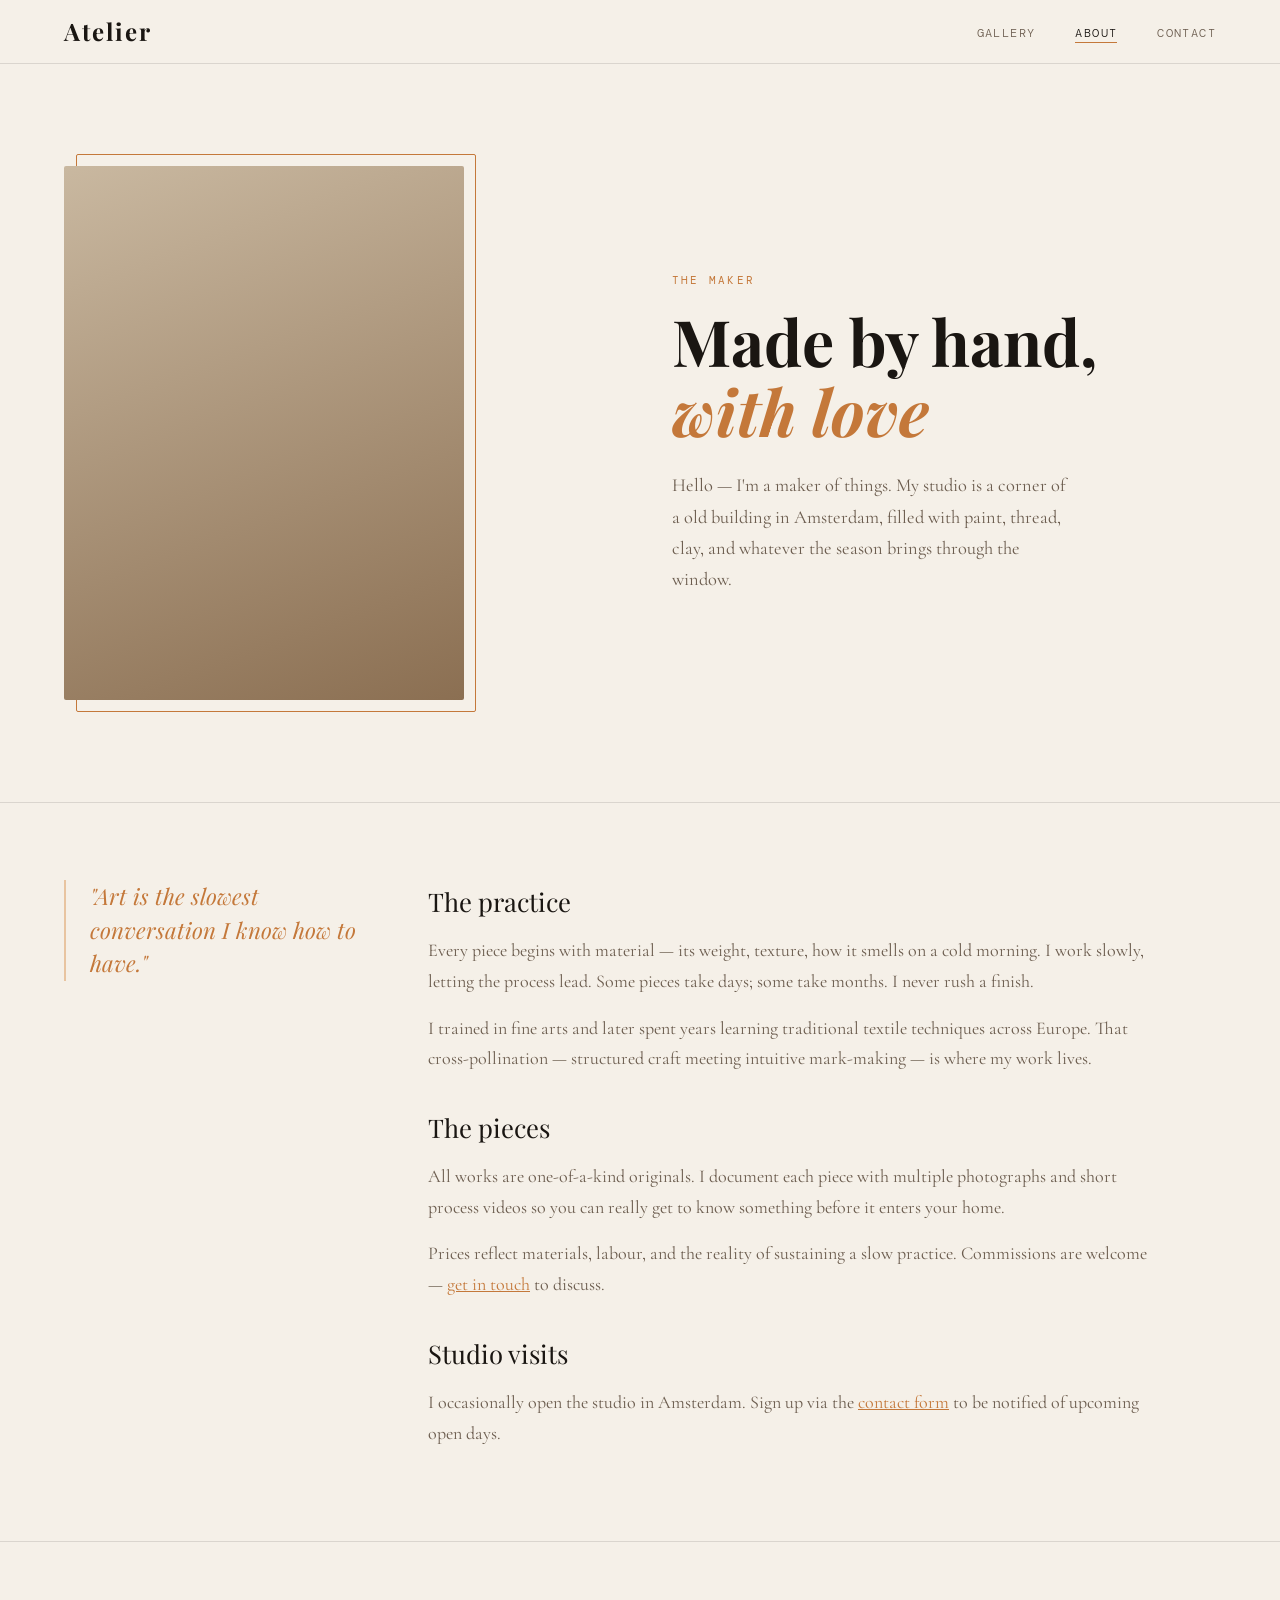
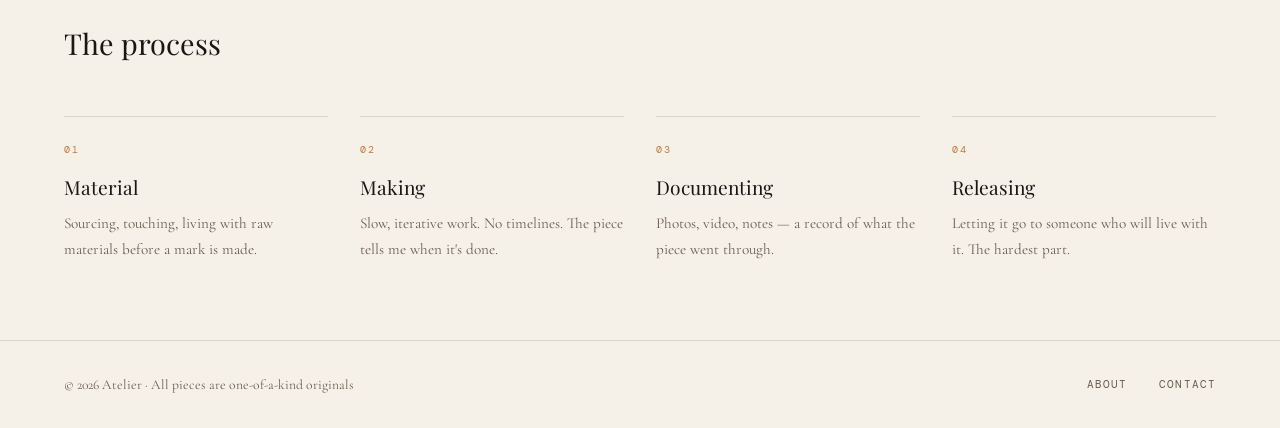
==== about.html @ 55702a87 "Initial commit: Atelier art portfolio website - Gallery page with filterable art pieces - Lightbox m" ====
<!DOCTYPE html>
<html lang="en">
<head>
  <meta charset="UTF-8" />
  <meta name="viewport" content="width=device-width, initial-scale=1.0" />
  <title>About — Atelier</title>
  <link rel="stylesheet" href="css/style.css" />
  <link rel="preconnect" href="https://fonts.googleapis.com" />
  <link rel="preconnect" href="https://fonts.gstatic.com" crossorigin />
  <link href="https://fonts.googleapis.com/css2?family=Playfair+Display:ital,wght@0,400;0,700;1,400&family=Cormorant+Garamond:ital,wght@0,300;0,400;1,300&family=DM+Mono:wght@300;400&display=swap" rel="stylesheet" />
</head>
<body>

  <nav class="nav">
    <a href="index.html" class="nav-logo">Atelier</a>
    <ul class="nav-links">
      <li><a href="index.html">Gallery</a></li>
      <li><a href="about.html" class="active">About</a></li>
      <li><a href="contact.html">Contact</a></li>
    </ul>
    <button class="nav-toggle" aria-label="menu">&#9776;</button>
  </nav>

  <main class="about-page">

    <section class="about-hero">
      <div class="about-portrait">
        <div class="about-portrait-img"></div>
        <div class="about-portrait-frame"></div>
      </div>
      <div class="about-intro">
        <span class="hero-eyebrow">The maker</span>
        <h1>Made by hand,<br/><em>with love</em></h1>
        <p class="about-lead">Hello — I'm a maker of things. My studio is a corner of a old building in Amsterdam, filled with paint, thread, clay, and whatever the season brings through the window.</p>
      </div>
    </section>

    <section class="about-story">
      <div class="about-story-inner">
        <div class="about-pull-quote">
          <blockquote>"Art is the slowest conversation I know how to have."</blockquote>
        </div>
        <div class="about-story-text">
          <h2>The practice</h2>
          <p>Every piece begins with material — its weight, texture, how it smells on a cold morning. I work slowly, letting the process lead. Some pieces take days; some take months. I never rush a finish.</p>
          <p>I trained in fine arts and later spent years learning traditional textile techniques across Europe. That cross-pollination — structured craft meeting intuitive mark-making — is where my work lives.</p>
          <h2>The pieces</h2>
          <p>All works are one-of-a-kind originals. I document each piece with multiple photographs and short process videos so you can really get to know something before it enters your home.</p>
          <p>Prices reflect materials, labour, and the reality of sustaining a slow practice. Commissions are welcome — <a href="contact.html">get in touch</a> to discuss.</p>
          <h2>Studio visits</h2>
          <p>I occasionally open the studio in Amsterdam. Sign up via the <a href="contact.html">contact form</a> to be notified of upcoming open days.</p>
        </div>
      </div>
    </section>

    <section class="about-process">
      <h2 class="process-heading">The process</h2>
      <div class="process-steps">
        <div class="process-step">
          <span class="process-num">01</span>
          <h3>Material</h3>
          <p>Sourcing, touching, living with raw materials before a mark is made.</p>
        </div>
        <div class="process-step">
          <span class="process-num">02</span>
          <h3>Making</h3>
          <p>Slow, iterative work. No timelines. The piece tells me when it's done.</p>
        </div>
        <div class="process-step">
          <span class="process-num">03</span>
          <h3>Documenting</h3>
          <p>Photos, video, notes — a record of what the piece went through.</p>
        </div>
        <div class="process-step">
          <span class="process-num">04</span>
          <h3>Releasing</h3>
          <p>Letting it go to someone who will live with it. The hardest part.</p>
        </div>
      </div>
    </section>

  </main>

  <footer class="footer">
    <p>© 2026 Atelier · All pieces are one-of-a-kind originals</p>
    <div class="footer-links">
      <a href="about.html">About</a>
      <a href="contact.html">Contact</a>
    </div>
  </footer>

  <script src="js/gallery.js"></script>
</body>
</html>
---- css/style.css ----
/* ============================================================
   ATELIER — Art Portfolio CSS
   Aesthetic: Editorial warmth · Cream & ink · Organic geometry
   ============================================================ */

:root {
  --cream: #f5f0e8;
  --ink: #1a1612;
  --warm-mid: #6b5c4e;
  --accent: #c4783a;
  --accent-light: #e8c4a0;
  --line: rgba(26,22,18,0.12);
  --nav-h: 64px;
  --radius: 3px;
  --transition: 0.35s cubic-bezier(0.4, 0, 0.2, 1);
}

*, *::before, *::after { box-sizing: border-box; margin: 0; padding: 0; }

html { scroll-behavior: smooth; }

body {
  font-family: 'Cormorant Garamond', serif;
  background: var(--cream);
  color: var(--ink);
  font-size: 18px;
  line-height: 1.7;
  min-height: 100vh;
}

/* ============ NAV ============ */
.nav {
  position: sticky;
  top: 0;
  z-index: 100;
  display: flex;
  align-items: center;
  justify-content: space-between;
  height: var(--nav-h);
  padding: 0 clamp(1.5rem, 5vw, 4rem);
  background: var(--cream);
  border-bottom: 1px solid var(--line);
  backdrop-filter: blur(8px);
}

.nav-logo {
  font-family: 'Playfair Display', serif;
  font-size: 1.5rem;
  font-weight: 700;
  letter-spacing: 0.08em;
  color: var(--ink);
  text-decoration: none;
}

.nav-links {
  display: flex;
  list-style: none;
  gap: 2.5rem;
}

.nav-links a {
  font-family: 'DM Mono', monospace;
  font-size: 0.72rem;
  font-weight: 300;
  letter-spacing: 0.12em;
  text-transform: uppercase;
  color: var(--warm-mid);
  text-decoration: none;
  position: relative;
  padding-bottom: 2px;
  transition: color var(--transition);
}

.nav-links a::after {
  content: '';
  position: absolute;
  bottom: 0; left: 0;
  width: 0; height: 1px;
  background: var(--accent);
  transition: width var(--transition);
}

.nav-links a:hover,
.nav-links a.active { color: var(--ink); }
.nav-links a:hover::after,
.nav-links a.active::after { width: 100%; }

.nav-toggle { display: none; background: none; border: none; font-size: 1.4rem; cursor: pointer; }

/* ============ HERO ============ */
.hero {
  position: relative;
  padding: clamp(4rem, 10vw, 8rem) clamp(1.5rem, 5vw, 4rem);
  overflow: hidden;
  border-bottom: 1px solid var(--line);
}

.hero-eyebrow {
  font-family: 'DM Mono', monospace;
  font-size: 0.7rem;
  letter-spacing: 0.2em;
  text-transform: uppercase;
  color: var(--accent);
  display: block;
  margin-bottom: 1rem;
}

.hero h1 {
  font-family: 'Playfair Display', serif;
  font-size: clamp(3rem, 8vw, 7rem);
  font-weight: 700;
  line-height: 1.05;
  margin-bottom: 1.5rem;
  max-width: 14ch;
}

.hero h1 em {
  font-style: italic;
  color: var(--accent);
}

.hero p {
  font-size: 1.2rem;
  color: var(--warm-mid);
  max-width: 40ch;
}

/* Decorative tape strips */
.hero-tape {
  position: absolute;
  width: 80px;
  height: 20px;
  background: rgba(196, 120, 58, 0.2);
  transform: rotate(-8deg);
}
.hero-tape--1 { top: 3rem; right: 12%; }
.hero-tape--2 { bottom: 4rem; right: 25%; transform: rotate(5deg); width: 50px; }

/* ============ FILTER BAR ============ */
.filter-bar {
  display: flex;
  align-items: center;
  gap: 0.75rem;
  flex-wrap: wrap;
  padding: 1.25rem clamp(1.5rem, 5vw, 4rem);
  border-bottom: 1px solid var(--line);
}

.filter-label {
  font-family: 'DM Mono', monospace;
  font-size: 0.68rem;
  letter-spacing: 0.15em;
  text-transform: uppercase;
  color: var(--warm-mid);
  margin-right: 0.5rem;
}

.filter-btn {
  font-family: 'DM Mono', monospace;
  font-size: 0.68rem;
  letter-spacing: 0.1em;
  text-transform: uppercase;
  padding: 0.4rem 1rem;
  border: 1px solid var(--line);
  background: transparent;
  color: var(--warm-mid);
  cursor: pointer;
  border-radius: var(--radius);
  transition: all var(--transition);
}

.filter-btn:hover,
.filter-btn.active {
  background: var(--ink);
  color: var(--cream);
  border-color: var(--ink);
}

/* ============ GALLERY GRID ============ */
.gallery {
  display: grid;
  grid-template-columns: repeat(auto-fill, minmax(min(320px, 100%), 1fr));
  gap: 0;
  padding: clamp(1.5rem, 4vw, 3rem) clamp(1.5rem, 5vw, 4rem);
  gap: 2rem;
}

.piece {
  cursor: pointer;
  position: relative;
  transition: transform var(--transition);
}

.piece:hover { transform: translateY(-4px); }

.piece-img-wrap {
  position: relative;
  aspect-ratio: 4/5;
  overflow: hidden;
  border-radius: var(--radius);
  margin-bottom: 1rem;
}

.piece-img {
  width: 100%; height: 100%;
  transition: transform 0.6s cubic-bezier(0.4, 0, 0.2, 1);
}

.piece:hover .piece-img { transform: scale(1.04); }

.piece-badge {
  position: absolute;
  top: 0.75rem; left: 0.75rem;
  font-family: 'DM Mono', monospace;
  font-size: 0.6rem;
  letter-spacing: 0.15em;
  text-transform: uppercase;
  padding: 0.25rem 0.6rem;
  background: var(--cream);
  color: var(--ink);
  border-radius: var(--radius);
}

.piece-info {
  display: flex;
  flex-direction: column;
  gap: 0.2rem;
}

.piece-title {
  font-family: 'Playfair Display', serif;
  font-size: 1.2rem;
  font-weight: 400;
}

.piece-medium {
  font-size: 0.85rem;
  color: var(--warm-mid);
  font-style: italic;
}

.piece-price {
  font-family: 'DM Mono', monospace;
  font-size: 0.9rem;
  color: var(--accent);
  margin-top: 0.25rem;
}

/* ============ MODAL ============ */
.modal-overlay {
  display: none;
  position: fixed;
  inset: 0;
  background: rgba(26,22,18,0.7);
  z-index: 200;
  align-items: center;
  justify-content: center;
  padding: 1rem;
  backdrop-filter: blur(4px);
  opacity: 0;
  transition: opacity var(--transition);
}

.modal-overlay.open {
  display: flex;
  opacity: 1;
}

.modal {
  background: var(--cream);
  border-radius: 4px;
  max-width: 900px;
  width: 100%;
  max-height: 90vh;
  overflow-y: auto;
  position: relative;
  transform: translateY(20px);
  transition: transform var(--transition);
}

.modal-overlay.open .modal { transform: translateY(0); }

.modal-close {
  position: sticky;
  top: 1rem;
  float: right;
  margin: 1rem 1rem 0 0;
  background: none;
  border: 1px solid var(--line);
  width: 2rem;
  height: 2rem;
  border-radius: 50%;
  cursor: pointer;
  font-size: 0.8rem;
  color: var(--ink);
  z-index: 10;
  transition: background var(--transition);
}

.modal-close:hover { background: var(--line); }

.modal-media {
  width: 100%;
  aspect-ratio: 16/9;
  background: var(--ink);
  overflow: hidden;
}

.modal-media .main-img {
  width: 100%;
  height: 100%;
  object-fit: cover;
}

.modal-media .main-img-placeholder {
  width: 100%; height: 100%;
}

.modal-media iframe {
  width: 100%; height: 100%;
  border: none;
}

.modal-body {
  padding: 2rem;
}

.modal-header {
  display: flex;
  justify-content: space-between;
  align-items: flex-start;
  gap: 1rem;
  margin-bottom: 1.5rem;
  flex-wrap: wrap;
}

.modal-header h2 {
  font-family: 'Playfair Display', serif;
  font-size: 1.8rem;
  font-weight: 400;
}

.modal-medium {
  font-style: italic;
  color: var(--warm-mid);
  margin-top: 0.25rem;
}

.modal-price-wrap {
  display: flex;
  flex-direction: column;
  align-items: flex-end;
  gap: 0.75rem;
}

.modal-price {
  font-family: 'DM Mono', monospace;
  font-size: 1.4rem;
  color: var(--accent);
}

.modal-buy-btn {
  display: inline-block;
  font-family: 'DM Mono', monospace;
  font-size: 0.7rem;
  letter-spacing: 0.12em;
  text-transform: uppercase;
  padding: 0.7rem 1.5rem;
  background: var(--ink);
  color: var(--cream);
  text-decoration: none;
  border-radius: var(--radius);
  transition: background var(--transition);
}

.modal-buy-btn:hover { background: var(--accent); }

.modal-desc {
  color: var(--warm-mid);
  margin-bottom: 1.5rem;
  max-width: 65ch;
}

.modal-thumbs {
  display: flex;
  gap: 0.75rem;
  flex-wrap: wrap;
}

.modal-thumb {
  width: 80px;
  height: 80px;
  border-radius: var(--radius);
  cursor: pointer;
  border: 2px solid transparent;
  overflow: hidden;
  transition: border-color var(--transition);
}

.modal-thumb:hover,
.modal-thumb.active { border-color: var(--accent); }

.modal-thumb-inner {
  width: 100%; height: 100%;
}

.modal-thumb-video {
  width: 100%; height: 100%;
  background: var(--ink);
  display: flex;
  align-items: center;
  justify-content: center;
  color: var(--cream);
  font-size: 1.4rem;
}

/* ============ ABOUT PAGE ============ */
.about-page { min-height: calc(100vh - var(--nav-h)); }

.about-hero {
  display: grid;
  grid-template-columns: 1fr 1fr;
  gap: 4rem;
  padding: clamp(3rem, 8vw, 7rem) clamp(1.5rem, 5vw, 4rem);
  border-bottom: 1px solid var(--line);
  align-items: center;
}

.about-portrait {
  position: relative;
  max-width: 400px;
}

.about-portrait-img {
  aspect-ratio: 3/4;
  background: linear-gradient(160deg, #c9b8a0, #8b6f52);
  border-radius: 2px;
  position: relative;
  z-index: 1;
}

.about-portrait-frame {
  position: absolute;
  inset: -12px -12px -12px 12px;
  border: 1px solid var(--accent);
  border-radius: 2px;
  z-index: 0;
}

.about-intro h1 {
  font-family: 'Playfair Display', serif;
  font-size: clamp(2.5rem, 5vw, 4.5rem);
  line-height: 1.1;
  margin-bottom: 1.5rem;
}

.about-intro h1 em { color: var(--accent); font-style: italic; }

.about-lead {
  font-size: 1.15rem;
  color: var(--warm-mid);
  max-width: 45ch;
}

.about-story {
  padding: clamp(3rem, 6vw, 5rem) clamp(1.5rem, 5vw, 4rem);
  border-bottom: 1px solid var(--line);
}

.about-story-inner {
  display: grid;
  grid-template-columns: 300px 1fr;
  gap: 4rem;
  max-width: 1100px;
}

.about-pull-quote {
  position: sticky;
  top: calc(var(--nav-h) + 2rem);
  align-self: start;
}

.about-pull-quote blockquote {
  font-family: 'Playfair Display', serif;
  font-style: italic;
  font-size: 1.4rem;
  line-height: 1.5;
  color: var(--accent);
  border-left: 2px solid var(--accent-light);
  padding-left: 1.5rem;
}

.about-story-text h2 {
  font-family: 'Playfair Display', serif;
  font-size: 1.6rem;
  font-weight: 400;
  margin-bottom: 0.75rem;
  margin-top: 2rem;
}

.about-story-text h2:first-child { margin-top: 0; }

.about-story-text p { color: var(--warm-mid); margin-bottom: 1rem; }

.about-story-text a { color: var(--accent); }

.about-process {
  padding: clamp(3rem, 6vw, 5rem) clamp(1.5rem, 5vw, 4rem);
}

.process-heading {
  font-family: 'Playfair Display', serif;
  font-size: 1.8rem;
  font-weight: 400;
  margin-bottom: 3rem;
}

.process-steps {
  display: grid;
  grid-template-columns: repeat(auto-fit, minmax(200px, 1fr));
  gap: 2rem;
}

.process-step {
  border-top: 1px solid var(--line);
  padding-top: 1.5rem;
}

.process-num {
  font-family: 'DM Mono', monospace;
  font-size: 0.65rem;
  letter-spacing: 0.15em;
  color: var(--accent);
  display: block;
  margin-bottom: 0.75rem;
}

.process-step h3 {
  font-family: 'Playfair Display', serif;
  font-size: 1.2rem;
  font-weight: 400;
  margin-bottom: 0.5rem;
}

.process-step p { font-size: 0.95rem; color: var(--warm-mid); }

/* ============ CONTACT PAGE ============ */
.contact-page {
  min-height: calc(100vh - var(--nav-h));
  padding: clamp(3rem, 8vw, 6rem) clamp(1.5rem, 5vw, 4rem);
}

.contact-layout {
  display: grid;
  grid-template-columns: 1fr 1.5fr;
  gap: 5rem;
  max-width: 1100px;
  margin: 0 auto;
  align-items: start;
}

.contact-left h1 {
  font-family: 'Playfair Display', serif;
  font-size: clamp(2.5rem, 5vw, 4rem);
  line-height: 1.1;
  margin-bottom: 1.5rem;
}

.contact-left h1 em { color: var(--accent); font-style: italic; }

.contact-lead {
  color: var(--warm-mid);
  margin-bottom: 2.5rem;
  max-width: 38ch;
}

.contact-details { display: flex; flex-direction: column; gap: 1rem; }

.contact-detail {
  display: flex;
  flex-direction: column;
  gap: 0.1rem;
  padding-bottom: 1rem;
  border-bottom: 1px solid var(--line);
}

.contact-detail-label {
  font-family: 'DM Mono', monospace;
  font-size: 0.65rem;
  letter-spacing: 0.15em;
  text-transform: uppercase;
  color: var(--accent);
}

.contact-decoration {
  width: 60px;
  height: 60px;
  border: 1px solid var(--accent-light);
  border-radius: 50%;
  margin-top: 3rem;
  position: relative;
}

.contact-decoration::after {
  content: '';
  position: absolute;
  top: 50%; left: 50%;
  width: 30px; height: 30px;
  border: 1px solid var(--accent-light);
  border-radius: 50%;
  transform: translate(-50%, -50%);
}

/* Form */
.contact-form {
  display: grid;
  grid-template-columns: 1fr 1fr;
  gap: 1.25rem;
  transition: opacity var(--transition);
}

.form-group {
  display: flex;
  flex-direction: column;
  gap: 0.4rem;
}

.form-group--full { grid-column: 1 / -1; }

.form-group label {
  font-family: 'DM Mono', monospace;
  font-size: 0.65rem;
  letter-spacing: 0.12em;
  text-transform: uppercase;
  color: var(--warm-mid);
}

.form-group input,
.form-group select,
.form-group textarea {
  font-family: 'Cormorant Garamond', serif;
  font-size: 1rem;
  padding: 0.75rem 1rem;
  border: 1px solid var(--line);
  border-radius: var(--radius);
  background: transparent;
  color: var(--ink);
  outline: none;
  transition: border-color var(--transition);
  width: 100%;
}

.form-group input:focus,
.form-group select:focus,
.form-group textarea:focus {
  border-color: var(--accent);
}

.form-group textarea { resize: vertical; }

.form-submit {
  grid-column: 1 / -1;
  display: flex;
  align-items: center;
  justify-content: space-between;
  gap: 1rem;
  padding: 1rem 1.5rem;
  background: var(--ink);
  color: var(--cream);
  border: none;
  border-radius: var(--radius);
  cursor: pointer;
  font-family: 'Playfair Display', serif;
  font-size: 1.1rem;
  transition: background var(--transition);
}

.form-submit:hover { background: var(--accent); }

.form-submit-arrow {
  font-size: 1.3rem;
  transition: transform var(--transition);
}

.form-submit:hover .form-submit-arrow { transform: translateX(4px); }

.form-success {
  flex-direction: column;
  align-items: center;
  text-align: center;
  gap: 1rem;
  padding: 4rem 2rem;
  transition: opacity var(--transition);
}

.success-icon {
  width: 4rem; height: 4rem;
  border-radius: 50%;
  border: 1px solid var(--accent);
  display: flex;
  align-items: center;
  justify-content: center;
  font-size: 1.5rem;
  color: var(--accent);
}

.form-success h3 {
  font-family: 'Playfair Display', serif;
  font-size: 1.6rem;
  font-weight: 400;
}

/* ============ FOOTER ============ */
.footer {
  border-top: 1px solid var(--line);
  padding: 2rem clamp(1.5rem, 5vw, 4rem);
  display: flex;
  align-items: center;
  justify-content: space-between;
  flex-wrap: wrap;
  gap: 1rem;
  font-size: 0.85rem;
  color: var(--warm-mid);
}

.footer-links {
  display: flex;
  gap: 2rem;
}

.footer-links a {
  color: var(--warm-mid);
  text-decoration: none;
  font-family: 'DM Mono', monospace;
  font-size: 0.7rem;
  letter-spacing: 0.1em;
  text-transform: uppercase;
  transition: color var(--transition);
}

.footer-links a:hover { color: var(--accent); }

/* ============ RESPONSIVE ============ */
@media (max-width: 768px) {
  .nav-links { display: none; }
  .nav-toggle { display: block; }
  .nav-links.open {
    display: flex;
    flex-direction: column;
    position: absolute;
    top: var(--nav-h);
    left: 0; right: 0;
    background: var(--cream);
    padding: 1.5rem;
    border-bottom: 1px solid var(--line);
    gap: 1.5rem;
  }

  .about-hero { grid-template-columns: 1fr; gap: 2rem; }
  .about-story-inner { grid-template-columns: 1fr; gap: 2rem; }
  .about-pull-quote { position: static; }
  .contact-layout { grid-template-columns: 1fr; gap: 3rem; }
  .contact-form { grid-template-columns: 1fr; }
  .form-group--full { grid-column: 1; }
  .form-submit { grid-column: 1; }
}

/* Fade in */
@keyframes fadeUp {
  from { opacity: 0; transform: translateY(16px); }
  to   { opacity: 1; transform: translateY(0); }
}

.piece { animation: fadeUp 0.5s ease both; }
.piece:nth-child(1) { animation-delay: 0.05s; }
.piece:nth-child(2) { animation-delay: 0.1s; }
.piece:nth-child(3) { animation-delay: 0.15s; }
.piece:nth-child(4) { animation-delay: 0.2s; }
.piece:nth-child(5) { animation-delay: 0.25s; }
.piece:nth-child(6) { animation-delay: 0.3s; }
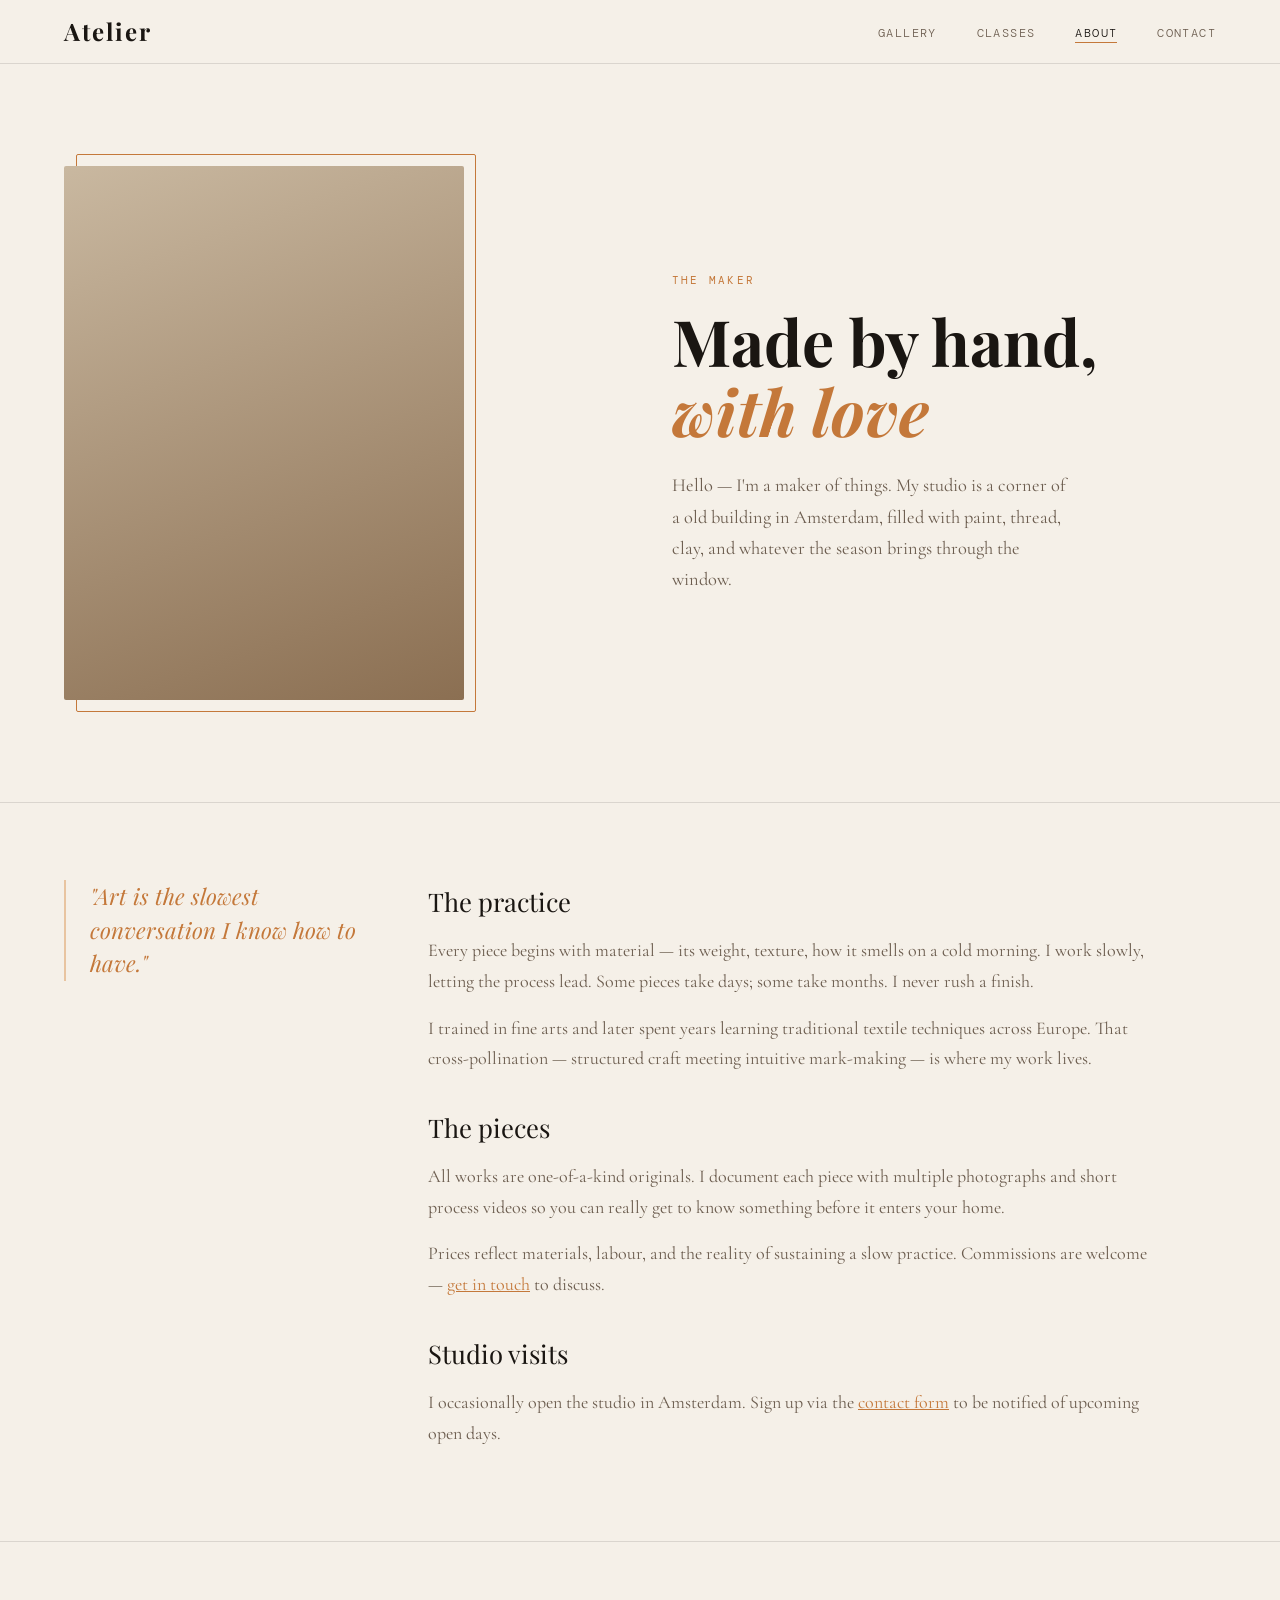
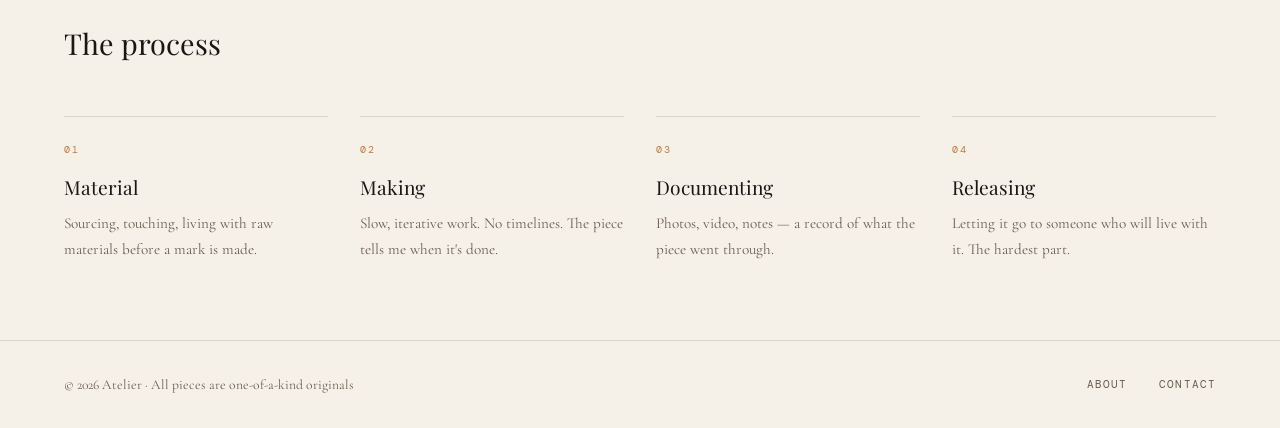
==== commit b27f26bd: "added: classes information" ====
--- a/about.html
+++ b/about.html
@@ -15,6 +15,7 @@
     <a href="index.html" class="nav-logo">Atelier</a>
     <ul class="nav-links">
       <li><a href="index.html">Gallery</a></li>
+      <li><a href="classes.html">Classes</a></li>
       <li><a href="about.html" class="active">About</a></li>
       <li><a href="contact.html">Contact</a></li>
     </ul>
--- a/css/style.css
+++ b/css/style.css
@@ -778,3 +778,443 @@
 .piece:nth-child(4) { animation-delay: 0.2s; }
 .piece:nth-child(5) { animation-delay: 0.25s; }
 .piece:nth-child(6) { animation-delay: 0.3s; }
+
+/* ============================================================
+   CLASSES PAGE
+   ============================================================ */
+
+/* Hero */
+.classes-hero {
+  display: grid;
+  grid-template-columns: 1fr 1fr;
+  align-items: center;
+  gap: 3rem;
+  padding: clamp(4rem, 10vw, 7rem) clamp(1.5rem, 5vw, 4rem);
+  border-bottom: 1px solid var(--line);
+  overflow: hidden;
+}
+
+.classes-hero-inner { max-width: 540px; }
+
+.classes-hero h1 {
+  font-family: 'Playfair Display', serif;
+  font-size: clamp(2.8rem, 6vw, 5.5rem);
+  font-weight: 700;
+  line-height: 1.05;
+  margin-bottom: 1.25rem;
+}
+
+.classes-hero h1 em { color: var(--accent); font-style: italic; }
+
+.classes-hero p {
+  font-size: 1.15rem;
+  color: var(--warm-mid);
+  max-width: 45ch;
+  margin-bottom: 2rem;
+}
+
+.classes-hero-cta {
+  display: inline-block;
+  font-family: 'DM Mono', monospace;
+  font-size: 0.72rem;
+  letter-spacing: 0.12em;
+  text-transform: uppercase;
+  color: var(--accent);
+  text-decoration: none;
+  border-bottom: 1px solid var(--accent-light);
+  padding-bottom: 2px;
+  transition: color var(--transition), border-color var(--transition);
+}
+
+.classes-hero-cta:hover { color: var(--ink); border-color: var(--ink); }
+
+/* Decorative shapes in hero */
+.classes-hero-deco {
+  position: relative;
+  height: 380px;
+}
+
+.deco-circle {
+  position: absolute;
+  border-radius: 50%;
+  border: 1px solid var(--accent-light);
+}
+
+.deco-circle--lg {
+  width: 300px; height: 300px;
+  top: 10%; right: 5%;
+  background: linear-gradient(135deg, rgba(196,120,58,0.08), rgba(232,196,160,0.15));
+}
+
+.deco-circle--sm {
+  width: 120px; height: 120px;
+  bottom: 5%; right: 40%;
+  background: rgba(196,120,58,0.05);
+}
+
+.deco-brushstroke {
+  position: absolute;
+  top: 50%; left: 20%;
+  width: 160px; height: 8px;
+  background: var(--accent);
+  opacity: 0.25;
+  border-radius: 4px;
+  transform: rotate(-12deg);
+}
+
+/* Why strip */
+.classes-why {
+  background: var(--ink);
+  color: var(--cream);
+  padding: 3rem clamp(1.5rem, 5vw, 4rem);
+}
+
+.classes-why-inner {
+  display: grid;
+  grid-template-columns: repeat(auto-fit, minmax(200px, 1fr));
+  gap: 2.5rem;
+  max-width: 1100px;
+  margin: 0 auto;
+}
+
+.why-item { border-top: 1px solid rgba(255,255,255,0.12); padding-top: 1.25rem; }
+
+.why-icon {
+  display: block;
+  color: var(--accent);
+  font-size: 1.1rem;
+  margin-bottom: 0.6rem;
+}
+
+.why-item h3 {
+  font-family: 'Playfair Display', serif;
+  font-size: 1.1rem;
+  font-weight: 400;
+  margin-bottom: 0.4rem;
+}
+
+.why-item p { font-size: 0.92rem; color: rgba(245,240,232,0.65); line-height: 1.6; }
+
+/* Classes section */
+.classes-section {
+  padding: clamp(3rem, 6vw, 5rem) clamp(1.5rem, 5vw, 4rem);
+}
+
+.classes-section-title {
+  font-family: 'Playfair Display', serif;
+  font-size: clamp(1.6rem, 3vw, 2.2rem);
+  font-weight: 400;
+  margin-bottom: 2.5rem;
+  padding-bottom: 1rem;
+  border-bottom: 1px solid var(--line);
+}
+
+/* Cards grid */
+.classes-grid {
+  display: grid;
+  grid-template-columns: repeat(auto-fill, minmax(min(340px, 100%), 1fr));
+  gap: 1.5rem;
+}
+
+.class-card {
+  display: flex;
+  flex-direction: column;
+  border: 1px solid var(--line);
+  border-radius: 4px;
+  overflow: hidden;
+  position: relative;
+  transition: transform var(--transition), box-shadow var(--transition);
+  animation: fadeUp 0.5s ease both;
+}
+
+.class-card:hover {
+  transform: translateY(-4px);
+  box-shadow: 0 12px 40px rgba(26,22,18,0.1);
+}
+
+/* Accent top border per age group */
+.class-card--kids    { border-top: 3px solid #c4783a; }
+.class-card--tweens  { border-top: 3px solid #6b7fb3; }
+.class-card--teens   { border-top: 3px solid #4a7c59; }
+.class-card--adults  { border-top: 3px solid #8b5e8b; }
+.class-card--private { border-top: 3px solid #b0a090; }
+
+.class-card--featured {
+  border-color: var(--accent);
+  border-width: 2px;
+  border-top-width: 3px;
+}
+
+.class-card-badge {
+  position: absolute;
+  top: 1rem; right: 1rem;
+  font-family: 'DM Mono', monospace;
+  font-size: 0.6rem;
+  letter-spacing: 0.12em;
+  text-transform: uppercase;
+  background: var(--accent);
+  color: var(--cream);
+  padding: 0.25rem 0.6rem;
+  border-radius: 2px;
+}
+
+.class-card-top {
+  padding: 1.5rem 1.5rem 0;
+}
+
+.class-age-tag {
+  font-family: 'DM Mono', monospace;
+  font-size: 0.62rem;
+  letter-spacing: 0.15em;
+  text-transform: uppercase;
+  color: var(--accent);
+  margin-bottom: 0.5rem;
+}
+
+.class-name {
+  font-family: 'Playfair Display', serif;
+  font-size: 1.5rem;
+  font-weight: 400;
+  margin-bottom: 0.3rem;
+}
+
+.class-tagline {
+  font-style: italic;
+  color: var(--warm-mid);
+  font-size: 0.95rem;
+  margin-bottom: 0;
+}
+
+.class-card-body {
+  padding: 1.25rem 1.5rem;
+  flex: 1;
+}
+
+.class-desc {
+  color: var(--warm-mid);
+  font-size: 0.95rem;
+  margin-bottom: 1.25rem;
+  line-height: 1.65;
+}
+
+/* Detail list */
+.class-details {
+  list-style: none;
+  display: flex;
+  flex-direction: column;
+  gap: 0.5rem;
+  margin-bottom: 1.5rem;
+}
+
+.class-details li {
+  display: flex;
+  justify-content: space-between;
+  align-items: baseline;
+  font-size: 0.88rem;
+  padding-bottom: 0.5rem;
+  border-bottom: 1px solid var(--line);
+  gap: 1rem;
+}
+
+.detail-label {
+  font-family: 'DM Mono', monospace;
+  font-size: 0.62rem;
+  letter-spacing: 0.1em;
+  text-transform: uppercase;
+  color: var(--warm-mid);
+  white-space: nowrap;
+}
+
+/* Price */
+.class-price-row {
+  display: flex;
+  align-items: baseline;
+  justify-content: space-between;
+  gap: 1rem;
+  flex-wrap: wrap;
+  padding: 1rem;
+  background: rgba(196,120,58,0.05);
+  border-radius: 3px;
+  margin-top: auto;
+}
+
+.class-price { display: flex; flex-direction: column; gap: 0.1rem; }
+
+.price-amount {
+  font-family: 'Playfair Display', serif;
+  font-size: 1.8rem;
+  font-weight: 700;
+  color: var(--ink);
+}
+
+.price-note {
+  font-size: 0.78rem;
+  color: var(--warm-mid);
+}
+
+.price-per {
+  font-family: 'DM Mono', monospace;
+  font-size: 0.65rem;
+  letter-spacing: 0.08em;
+  color: var(--accent);
+}
+
+/* Card footer */
+.class-card-footer {
+  padding: 1.25rem 1.5rem;
+  border-top: 1px solid var(--line);
+  display: flex;
+  align-items: center;
+  justify-content: space-between;
+  gap: 1rem;
+  flex-wrap: wrap;
+}
+
+.register-btn {
+  display: inline-block;
+  font-family: 'DM Mono', monospace;
+  font-size: 0.7rem;
+  letter-spacing: 0.12em;
+  text-transform: uppercase;
+  padding: 0.65rem 1.25rem;
+  background: var(--ink);
+  color: var(--cream);
+  text-decoration: none;
+  border-radius: var(--radius);
+  transition: background var(--transition);
+  white-space: nowrap;
+}
+
+.register-btn:hover { background: var(--accent); }
+
+.register-btn--featured {
+  background: var(--accent);
+}
+
+.register-btn--featured:hover { background: var(--ink); }
+
+.class-spots {
+  font-family: 'DM Mono', monospace;
+  font-size: 0.62rem;
+  letter-spacing: 0.1em;
+  color: var(--warm-mid);
+}
+
+.class-spots--urgent { color: #c0392b; }
+
+/* Registration callout */
+.reg-callout {
+  background: var(--cream);
+  border-top: 1px solid var(--line);
+  border-bottom: 1px solid var(--line);
+  padding: clamp(3rem, 6vw, 5rem) clamp(1.5rem, 5vw, 4rem);
+}
+
+.reg-callout-inner {
+  display: grid;
+  grid-template-columns: 1fr 1fr;
+  gap: 5rem;
+  max-width: 1100px;
+  margin: 0 auto;
+  align-items: start;
+}
+
+.reg-callout-text h2 {
+  font-family: 'Playfair Display', serif;
+  font-size: clamp(1.8rem, 3.5vw, 2.8rem);
+  font-weight: 400;
+  line-height: 1.15;
+  margin-bottom: 1.25rem;
+}
+
+.reg-callout-text p {
+  color: var(--warm-mid);
+  margin-bottom: 0.75rem;
+  max-width: 45ch;
+}
+
+.reg-note {
+  font-size: 0.88rem;
+  font-style: italic;
+  padding: 0.75rem 1rem;
+  border-left: 2px solid var(--accent-light);
+  margin-top: 1rem;
+}
+
+.reg-callout-steps {
+  display: flex;
+  flex-direction: column;
+  gap: 1.5rem;
+}
+
+.reg-step {
+  display: flex;
+  gap: 1.25rem;
+  align-items: flex-start;
+}
+
+.reg-step-num {
+  font-family: 'DM Mono', monospace;
+  font-size: 0.7rem;
+  width: 2rem; height: 2rem;
+  border-radius: 50%;
+  border: 1px solid var(--accent);
+  display: flex;
+  align-items: center;
+  justify-content: center;
+  color: var(--accent);
+  flex-shrink: 0;
+  margin-top: 0.1rem;
+}
+
+.reg-step strong {
+  display: block;
+  font-family: 'Playfair Display', serif;
+  font-weight: 400;
+  font-size: 1.05rem;
+  margin-bottom: 0.2rem;
+}
+
+.reg-step p { font-size: 0.9rem; color: var(--warm-mid); margin: 0; }
+
+/* FAQ */
+.classes-faq {
+  padding: clamp(3rem, 6vw, 5rem) clamp(1.5rem, 5vw, 4rem);
+}
+
+.faq-grid {
+  display: grid;
+  grid-template-columns: repeat(auto-fill, minmax(min(320px, 100%), 1fr));
+  gap: 2rem;
+}
+
+.faq-item {
+  border-top: 1px solid var(--line);
+  padding-top: 1.25rem;
+}
+
+.faq-item h4 {
+  font-family: 'Playfair Display', serif;
+  font-size: 1.05rem;
+  font-weight: 400;
+  margin-bottom: 0.5rem;
+}
+
+.faq-item p { font-size: 0.92rem; color: var(--warm-mid); }
+
+.faq-item a { color: var(--accent); }
+
+/* Card stagger */
+.class-card:nth-child(1) { animation-delay: 0.05s; }
+.class-card:nth-child(2) { animation-delay: 0.1s; }
+.class-card:nth-child(3) { animation-delay: 0.15s; }
+.class-card:nth-child(4) { animation-delay: 0.2s; }
+.class-card:nth-child(5) { animation-delay: 0.25s; }
+.class-card:nth-child(6) { animation-delay: 0.3s; }
+
+/* Responsive classes page */
+@media (max-width: 768px) {
+  .classes-hero { grid-template-columns: 1fr; }
+  .classes-hero-deco { display: none; }
+  .reg-callout-inner { grid-template-columns: 1fr; gap: 2.5rem; }
+}
